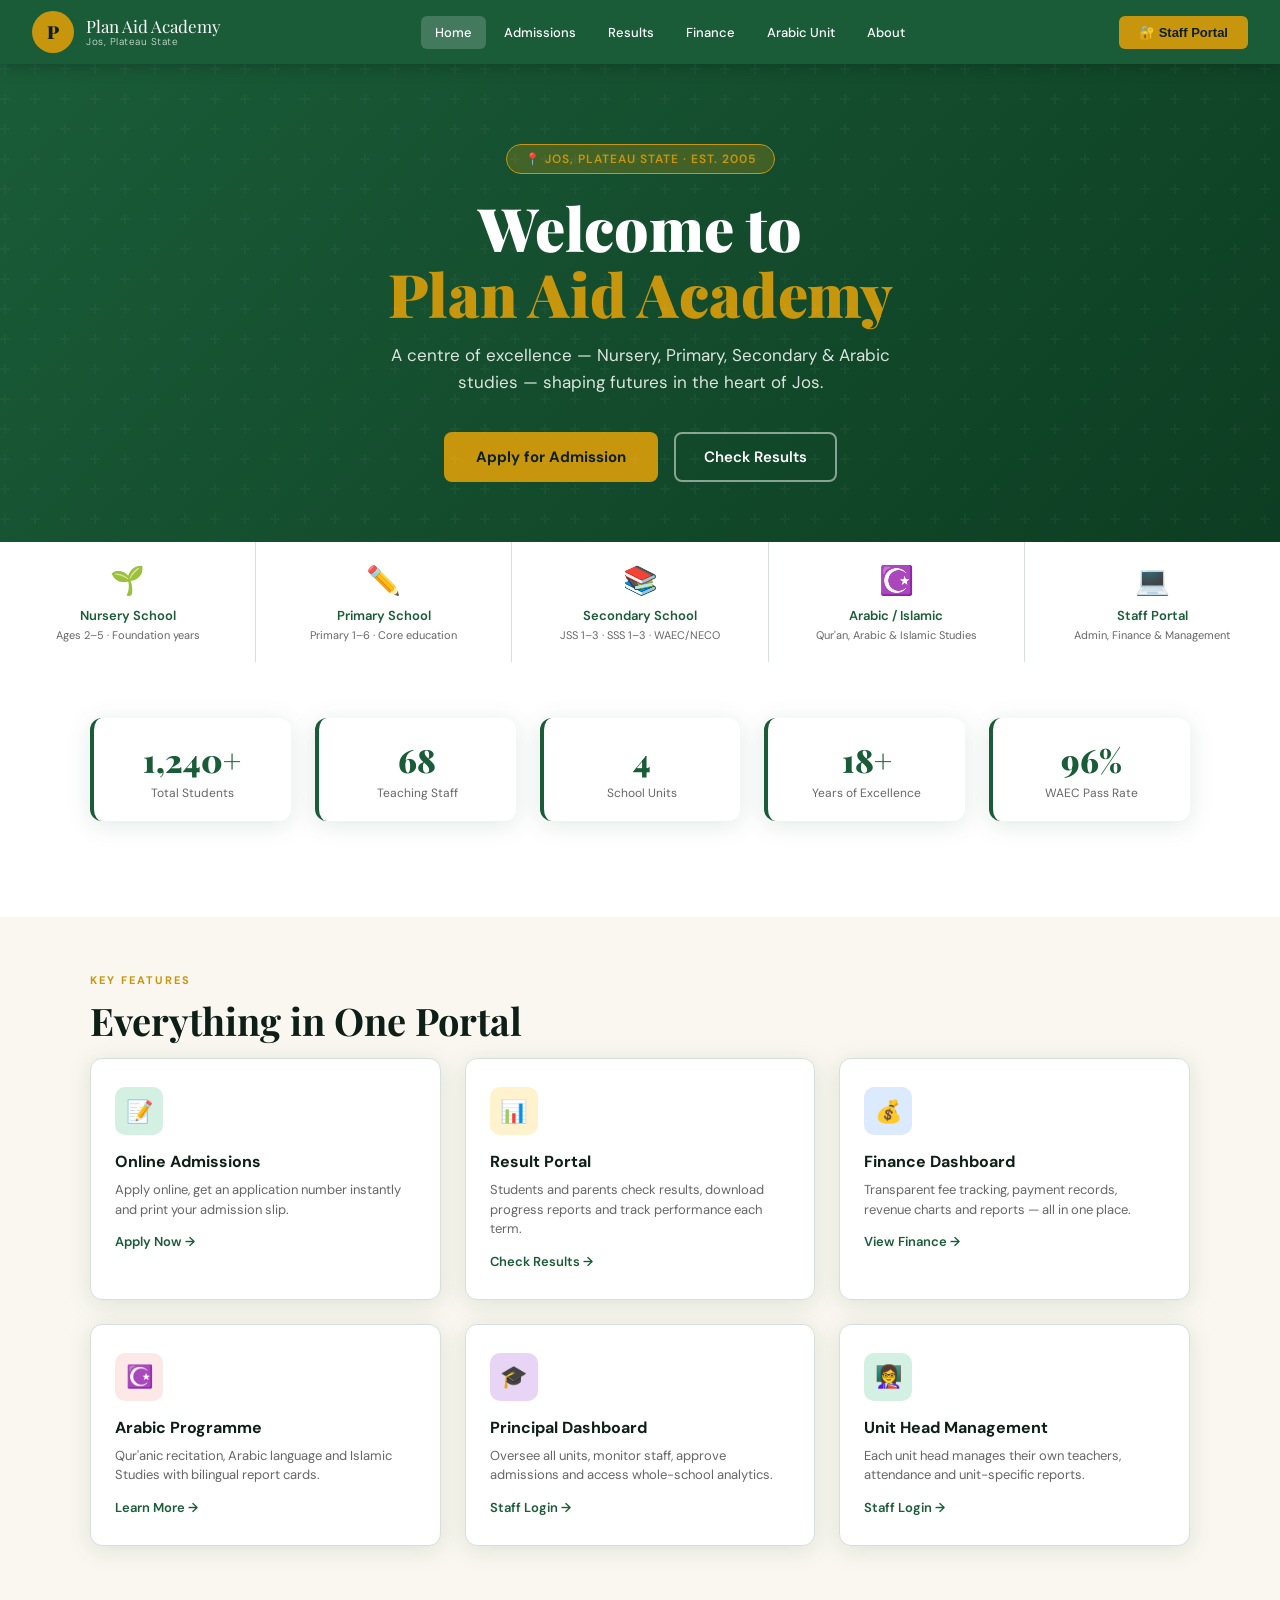
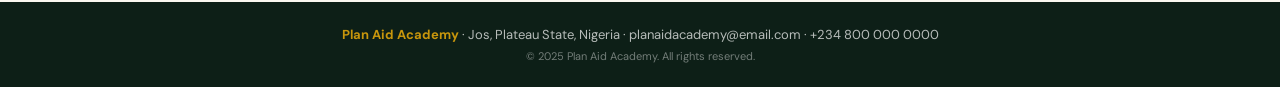
==== plan-aid-academy (1).html @ c0931acd "Plan Aid Academy - School Management Portal with admission flow, dashboard, login system, and localS" ====
<!DOCTYPE html>
<html lang="en">
<head>
<meta charset="UTF-8"/>
<meta name="viewport" content="width=device-width, initial-scale=1.0"/>
<title>Plan Aid Academy – Jos | School Management Portal</title>
<link href="https://fonts.googleapis.com/css2?family=Playfair+Display:wght@700;900&family=DM+Sans:wght@300;400;500;600&family=Amiri:wght@400;700&display=swap" rel="stylesheet"/>
<style>
  :root{--green:#1a5c38;--gold:#c8960c;--cream:#faf7f0;--dark:#0d1f17;--white:#fff;--red:#b03232;--blue:#1a3a5c;--light:#e8f5ee;--border:#d4e0d8;--shadow:0 4px 24px rgba(26,92,56,.13)}
  *{box-sizing:border-box;margin:0;padding:0}
  body{font-family:'DM Sans',sans-serif;background:var(--cream);color:var(--dark);min-height:100vh}
  .page{display:none;min-height:100vh;animation:fadeIn .35s ease}
  .page.active{display:block}
  @keyframes fadeIn{from{opacity:0;transform:translateY(8px)}to{opacity:1;transform:translateY(0)}}
  nav{background:var(--green);color:#fff;display:flex;align-items:center;justify-content:space-between;padding:0 32px;height:64px;position:sticky;top:0;z-index:100;box-shadow:0 2px 16px rgba(0,0,0,.25)}
  .nav-brand{display:flex;align-items:center;gap:12px;cursor:pointer}
  .nav-logo{width:42px;height:42px;border-radius:50%;background:var(--gold);display:flex;align-items:center;justify-content:center;font-family:'Playfair Display',serif;font-weight:900;font-size:18px;color:var(--dark)}
  .nav-title{font-family:'Playfair Display',serif;font-size:17px;line-height:1.2}
  .nav-title small{display:block;font-family:'DM Sans',sans-serif;font-size:10px;font-weight:300;opacity:.8;letter-spacing:.5px}
  .nav-links{display:flex;gap:4px}
  .nav-links button{background:none;border:none;color:#fff;padding:8px 14px;border-radius:6px;cursor:pointer;font-family:'DM Sans',sans-serif;font-size:13px;font-weight:500;transition:background .2s}
  .nav-links button:hover,.nav-links button.active{background:rgba(255,255,255,.18)}
  .nav-right{display:flex;align-items:center;gap:12px}
  .btn-login{background:var(--gold);color:var(--dark);border:none;padding:9px 20px;border-radius:6px;font-weight:600;font-size:13px;cursor:pointer;transition:opacity .2s}
  .btn-login:hover{opacity:.85}
  .hero{background:linear-gradient(135deg,var(--green) 0%,#0d3d22 100%);color:#fff;padding:80px 32px 60px;text-align:center;position:relative;overflow:hidden}
  .hero::before{content:'';position:absolute;inset:0;background:url("data:image/svg+xml,%3Csvg width='60' height='60' viewBox='0 0 60 60' xmlns='http://www.w3.org/2000/svg'%3E%3Cg fill='none'%3E%3Cg fill='%23ffffff' fill-opacity='0.03'%3E%3Cpath d='M36 34v-4h-2v4h-4v2h4v4h2v-4h4v-2h-4zm0-30V0h-2v4h-4v2h4v4h2V6h4V4h-4zM6 34v-4H4v4H0v2h4v4h2v-4h4v-2H6zM6 4V0H4v4H0v2h4v4h2V6h4V4H6z'/%3E%3C/g%3E%3C/g%3E%3C/svg%3E")}
  .hero-badge{display:inline-block;background:rgba(200,150,12,.25);border:1px solid var(--gold);color:var(--gold);padding:6px 18px;border-radius:20px;font-size:12px;font-weight:600;letter-spacing:1px;text-transform:uppercase;margin-bottom:20px}
  .hero h1{font-family:'Playfair Display',serif;font-size:clamp(32px,5vw,60px);font-weight:900;line-height:1.1;margin-bottom:16px}
  .hero h1 span{color:var(--gold)}
  .hero p{font-size:17px;opacity:.85;max-width:560px;margin:0 auto 36px;line-height:1.6}
  .hero-btns{display:flex;gap:16px;justify-content:center;flex-wrap:wrap}
  .btn-primary{background:var(--gold);color:var(--dark);border:none;padding:14px 32px;border-radius:8px;font-weight:700;font-size:15px;cursor:pointer;transition:all .2s;font-family:'DM Sans',sans-serif}
  .btn-primary:hover{background:#e0a80e;transform:translateY(-2px)}
  .btn-outline{background:transparent;color:#fff;border:2px solid rgba(255,255,255,.5);padding:13px 28px;border-radius:8px;font-weight:600;font-size:15px;cursor:pointer;transition:all .2s;font-family:'DM Sans',sans-serif}
  .btn-outline:hover{border-color:#fff;background:rgba(255,255,255,.1)}
  .units-strip{display:flex;gap:0;overflow-x:auto}
  .unit-card{flex:1;min-width:160px;padding:20px 16px;text-align:center;border-right:1px solid var(--border);cursor:pointer;transition:background .2s;background:#fff}
  .unit-card:last-child{border-right:none}
  .unit-card:hover{background:var(--light)}
  .unit-icon{font-size:28px;margin-bottom:8px}
  .unit-card h4{font-size:13px;font-weight:600;color:var(--green)}
  .unit-card p{font-size:11px;color:#666;margin-top:4px}
  .section{padding:56px 32px}
  .section-alt{background:#fff}
  .container{max-width:1100px;margin:0 auto}
  .section-label{font-size:11px;font-weight:700;letter-spacing:2px;text-transform:uppercase;color:var(--gold);margin-bottom:8px}
  .section-title{font-family:'Playfair Display',serif;font-size:clamp(24px,3.5vw,38px);font-weight:700;color:var(--dark);margin-bottom:12px}
  .section-sub{font-size:15px;color:#555;max-width:560px;line-height:1.6;margin-bottom:36px}
  .cards-grid{display:grid;grid-template-columns:repeat(auto-fill,minmax(260px,1fr));gap:24px}
  .card{background:#fff;border-radius:12px;padding:28px 24px;box-shadow:var(--shadow);border:1px solid var(--border);transition:transform .2s,box-shadow .2s}
  .card:hover{transform:translateY(-4px);box-shadow:0 8px 32px rgba(26,92,56,.18)}
  .card-icon{width:48px;height:48px;border-radius:10px;display:flex;align-items:center;justify-content:center;font-size:22px;margin-bottom:16px}
  .card h3{font-size:16px;font-weight:700;color:var(--dark);margin-bottom:8px}
  .card p{font-size:13px;color:#666;line-height:1.5}
  .card-link{display:inline-block;margin-top:14px;font-size:13px;font-weight:600;color:var(--green);cursor:pointer}
  .card-link:hover{color:var(--gold)}
  .stats-row{display:flex;gap:24px;flex-wrap:wrap;margin-bottom:40px}
  .stat{flex:1;min-width:140px;background:#fff;border-radius:12px;padding:20px;box-shadow:var(--shadow);border-left:4px solid var(--green);text-align:center}
  .stat .val{font-family:'Playfair Display',serif;font-size:32px;font-weight:900;color:var(--green)}
  .stat .lbl{font-size:12px;color:#666;margin-top:4px}
  .form-page{max-width:700px;margin:0 auto;background:#fff;border-radius:16px;padding:40px;box-shadow:var(--shadow)}
  .form-page h2{font-family:'Playfair Display',serif;font-size:26px;margin-bottom:6px;color:var(--dark)}
  .form-page .sub{font-size:14px;color:#666;margin-bottom:28px}
  .form-row{display:grid;grid-template-columns:1fr 1fr;gap:16px;margin-bottom:0}
  .form-group{margin-bottom:16px}
  .form-group label{display:block;font-size:13px;font-weight:600;color:var(--dark);margin-bottom:6px}
  .form-group input,.form-group select,.form-group textarea{width:100%;padding:11px 14px;border:1.5px solid var(--border);border-radius:8px;font-family:'DM Sans',sans-serif;font-size:14px;color:var(--dark);transition:border-color .2s;background:var(--cream)}
  .form-group input:focus,.form-group select:focus,.form-group textarea:focus{outline:none;border-color:var(--green)}
  .form-group textarea{resize:vertical;min-height:90px}
  .btn-submit{width:100%;padding:14px;background:var(--green);color:#fff;border:none;border-radius:8px;font-size:15px;font-weight:700;cursor:pointer;font-family:'DM Sans',sans-serif;transition:background .2s;margin-top:8px}
  .btn-submit:hover{background:#14472b}
  .dash-layout{display:grid;grid-template-columns:220px 1fr;min-height:calc(100vh - 64px)}
  .dash-sidebar{background:var(--dark);color:#fff;padding:24px 0}
  .dash-sidebar .user-info{padding:0 20px 20px;border-bottom:1px solid rgba(255,255,255,.1);margin-bottom:12px}
  .dash-sidebar .user-info .avatar{width:44px;height:44px;border-radius:50%;background:var(--green);display:flex;align-items:center;justify-content:center;font-weight:700;font-size:18px;margin-bottom:10px}
  .dash-sidebar .user-info h4{font-size:14px;font-weight:600}
  .dash-sidebar .user-info span{font-size:12px;color:rgba(255,255,255,.55)}
  .dash-nav a{display:flex;align-items:center;gap:12px;padding:11px 20px;font-size:13px;color:rgba(255,255,255,.7);cursor:pointer;transition:all .2s;border-left:3px solid transparent}
  .dash-nav a:hover,.dash-nav a.active{color:#fff;background:rgba(255,255,255,.07);border-left-color:var(--gold)}
  .dash-nav a .ico{font-size:16px;width:20px;text-align:center}
  .dash-content{padding:32px;background:var(--cream);overflow-y:auto}
  .dash-header{display:flex;align-items:center;justify-content:space-between;margin-bottom:28px}
  .dash-header h2{font-family:'Playfair Display',serif;font-size:24px;color:var(--dark)}
  .dash-cards{display:grid;grid-template-columns:repeat(auto-fill,minmax(200px,1fr));gap:20px;margin-bottom:28px}
  .dash-card{background:#fff;border-radius:12px;padding:20px;box-shadow:var(--shadow);border-bottom:3px solid var(--green)}
  .dash-card .dc-val{font-family:'Playfair Display',serif;font-size:30px;font-weight:900;color:var(--green)}
  .dash-card .dc-lbl{font-size:12px;color:#888;margin-top:4px}
  .dash-card .dc-sub{font-size:12px;color:var(--gold);margin-top:2px;font-weight:600}
  .table-wrap{background:#fff;border-radius:12px;box-shadow:var(--shadow);overflow:hidden;margin-bottom:24px}
  .table-head{padding:16px 20px;display:flex;align-items:center;justify-content:space-between;border-bottom:1px solid var(--border)}
  .table-head h3{font-size:15px;font-weight:700;color:var(--dark)}
  table{width:100%;border-collapse:collapse}
  thead{background:var(--light)}
  th{padding:12px 16px;text-align:left;font-size:12px;font-weight:700;color:var(--green);text-transform:uppercase;letter-spacing:.5px}
  td{padding:12px 16px;font-size:13px;border-bottom:1px solid var(--border);color:var(--dark)}
  tr:last-child td{border-bottom:none}
  tr:hover td{background:#f7fcf9}
  .badge{display:inline-block;padding:3px 10px;border-radius:20px;font-size:11px;font-weight:700;text-transform:uppercase}
  .badge-green{background:#d4f0e2;color:#1a5c38}
  .badge-gold{background:#fef3cd;color:#856404}
  .badge-red{background:#fde8e8;color:#b03232}
  .badge-blue{background:#dbeafe;color:#1e40af}
  .modal-overlay{display:none;position:fixed;inset:0;background:rgba(0,0,0,.55);z-index:200;align-items:center;justify-content:center}
  .modal-overlay.open{display:flex}
  .modal{background:#fff;border-radius:16px;padding:40px;width:90%;max-width:420px;position:relative;box-shadow:0 20px 60px rgba(0,0,0,.3)}
  .modal-close{position:absolute;top:14px;right:14px;background:none;border:none;font-size:22px;cursor:pointer;color:#888}
  .modal h2{font-family:'Playfair Display',serif;font-size:24px;margin-bottom:6px}
  .modal .sub{font-size:13px;color:#666;margin-bottom:24px}
  .role-tabs{display:flex;gap:8px;flex-wrap:wrap;margin-bottom:20px}
  .role-tab{padding:7px 14px;border:1.5px solid var(--border);border-radius:6px;font-size:12px;font-weight:600;cursor:pointer;transition:all .2s;background:none;font-family:'DM Sans',sans-serif}
  .role-tab.active{background:var(--green);color:#fff;border-color:var(--green)}
  .slip{background:#fff;border:2px solid var(--green);border-radius:12px;padding:32px;max-width:640px;margin:0 auto}
  .slip-header{display:flex;align-items:center;gap:16px;border-bottom:2px solid var(--green);padding-bottom:16px;margin-bottom:20px}
  .slip-logo{width:60px;height:60px;border-radius:50%;background:var(--green);display:flex;align-items:center;justify-content:center;color:#fff;font-family:'Playfair Display',serif;font-weight:900;font-size:22px;flex-shrink:0}
  .slip-school{flex:1}
  .slip-school h2{font-family:'Playfair Display',serif;font-size:20px;color:var(--green)}
  .slip-school p{font-size:12px;color:#666}
  .slip-no{background:var(--green);color:#fff;padding:8px 16px;border-radius:8px;font-size:13px;font-weight:700;white-space:nowrap}
  .slip-row{display:grid;grid-template-columns:1fr 1fr;gap:12px;margin-bottom:12px}
  .slip-field{border:1px solid var(--border);border-radius:6px;padding:10px 14px}
  .slip-field .lbl{font-size:10px;font-weight:700;text-transform:uppercase;color:#888;margin-bottom:2px}
  .slip-field .val{font-size:14px;font-weight:600;color:var(--dark)}
  .slip-footer{border-top:1px solid var(--border);padding-top:16px;margin-top:16px;display:flex;justify-content:space-between;align-items:center;font-size:12px;color:#666;flex-wrap:wrap;gap:10px}
  .btn-print{background:var(--green);color:#fff;border:none;padding:10px 24px;border-radius:8px;font-weight:700;cursor:pointer;font-family:'DM Sans',sans-serif}
  .arabic-text{font-family:'Amiri',serif;direction:rtl;font-size:16px;line-height:1.8;color:var(--dark)}
  .finance-row{display:grid;grid-template-columns:2fr 1fr;gap:24px}
  .chart-box{background:#fff;border-radius:12px;padding:24px;box-shadow:var(--shadow)}
  .chart-box h3{font-size:14px;font-weight:700;margin-bottom:20px;color:var(--dark)}
  .bar-chart{display:flex;align-items:flex-end;gap:8px;height:130px;padding-bottom:24px;position:relative}
  .bar{flex:1;background:var(--green);border-radius:4px 4px 0 0;position:relative;min-width:24px;transition:opacity .2s}
  .bar:hover{opacity:.75}
  .bar .bar-lbl{position:absolute;bottom:-20px;left:50%;transform:translateX(-50%);font-size:10px;color:#888;white-space:nowrap}
  .bar .bar-val{position:absolute;top:-18px;left:50%;transform:translateX(-50%);font-size:9px;font-weight:700;color:var(--green);white-space:nowrap}
  .pie-wrap{display:flex;flex-direction:column;gap:12px}
  .pie-item{display:flex;align-items:center;gap:10px}
  .pie-dot{width:12px;height:12px;border-radius:50%;flex-shrink:0}
  .pie-item span{font-size:13px;color:var(--dark);flex:1}
  .pie-item b{font-size:13px;font-weight:700}
  .alert{padding:14px 18px;border-radius:8px;font-size:13px;margin-bottom:16px;display:flex;align-items:center;gap:10px}
  .alert-success{background:#d4f0e2;color:#1a5c38;border-left:4px solid var(--green)}
  .alert-info{background:#dbeafe;color:#1e40af;border-left:4px solid var(--blue)}
  footer{background:var(--dark);color:rgba(255,255,255,.7);text-align:center;padding:24px 32px;font-size:13px}
  footer strong{color:var(--gold)}
  .hidden{display:none}
  .divider{border:none;border-top:1px solid var(--border);margin:24px 0}
  @media(max-width:768px){nav{padding:0 16px}.nav-links{display:none}.dash-layout{grid-template-columns:1fr}.dash-sidebar{display:none}.form-row{grid-template-columns:1fr}.finance-row{grid-template-columns:1fr}.hero{padding:50px 20px 40px}.section{padding:40px 20px}.slip-row{grid-template-columns:1fr}}
</style>
</head>
<body>

<nav>
  <div class="nav-brand" onclick="showPage('home')">
    <div class="nav-logo">P</div>
    <div class="nav-title">Plan Aid Academy<small>Jos, Plateau State</small></div>
  </div>
  <div class="nav-links">
    <button onclick="showPage('home')" id="nav-home" class="active">Home</button>
    <button onclick="showPage('admission')" id="nav-admission">Admissions</button>
    <button onclick="showPage('results')" id="nav-results">Results</button>
    <button onclick="showPage('finance')" id="nav-finance">Finance</button>
    <button onclick="showPage('arabic')" id="nav-arabic">Arabic Unit</button>
    <button onclick="showPage('about')" id="nav-about">About</button>
  </div>
  <div class="nav-right">
    <button class="btn-login" onclick="openModal()">🔐 Staff Portal</button>
  </div>
</nav>

<!-- LOGIN MODAL -->
<div class="modal-overlay" id="loginModal">
  <div class="modal">
    <button class="modal-close" onclick="closeModal()">✕</button>
    <h2>Staff Login</h2>
    <p class="sub">Select your role to access your portal</p>
    <div class="role-tabs">
      <button class="role-tab active" onclick="setRole(this,'principal')">🎓 Principal</button>
      <button class="role-tab" onclick="setRole(this,'finance')">💰 Finance</button>
      <button class="role-tab" onclick="setRole(this,'secondary')">📚 Secondary</button>
      <button class="role-tab" onclick="setRole(this,'primary')">✏️ Primary</button>
      <button class="role-tab" onclick="setRole(this,'nursery')">🌱 Nursery</button>
      <button class="role-tab" onclick="setRole(this,'arabic')">☪️ Arabic</button>
      <button class="role-tab" onclick="setRole(this,'teacher')">👩‍🏫 Teacher</button>
    </div>
    <div class="form-group"><label>Staff ID / Email</label><input type="text" placeholder="e.g. PAA-ST-001"/></div>
    <div class="form-group"><label>Password</label><input type="password" placeholder="Enter password"/></div>
    <button class="btn-submit" onclick="doLogin()">Sign In →</button>
  </div>
</div>

<!-- HOME -->
<div class="page active" id="page-home">
  <div class="hero">
    <div class="hero-badge">📍 Jos, Plateau State · Est. 2005</div>
    <h1>Welcome to<br/><span>Plan Aid Academy</span></h1>
    <p>A centre of excellence — Nursery, Primary, Secondary &amp; Arabic studies — shaping futures in the heart of Jos.</p>
    <div class="hero-btns">
      <button class="btn-primary" onclick="showPage('admission')">Apply for Admission</button>
      <button class="btn-outline" onclick="showPage('results')">Check Results</button>
    </div>
  </div>
  <div class="units-strip">
    <div class="unit-card" onclick="showPage('admission')"><div class="unit-icon">🌱</div><h4>Nursery School</h4><p>Ages 2–5 · Foundation years</p></div>
    <div class="unit-card" onclick="showPage('admission')"><div class="unit-icon">✏️</div><h4>Primary School</h4><p>Primary 1–6 · Core education</p></div>
    <div class="unit-card" onclick="showPage('admission')"><div class="unit-icon">📚</div><h4>Secondary School</h4><p>JSS 1–3 · SSS 1–3 · WAEC/NECO</p></div>
    <div class="unit-card" onclick="showPage('arabic')"><div class="unit-icon">☪️</div><h4>Arabic / Islamic</h4><p>Qur'an, Arabic &amp; Islamic Studies</p></div>
    <div class="unit-card" onclick="openModal()"><div class="unit-icon">💻</div><h4>Staff Portal</h4><p>Admin, Finance &amp; Management</p></div>
  </div>
  <div class="section section-alt">
    <div class="container">
      <div class="stats-row">
        <div class="stat"><div class="val">1,240+</div><div class="lbl">Total Students</div></div>
        <div class="stat"><div class="val">68</div><div class="lbl">Teaching Staff</div></div>
        <div class="stat"><div class="val">4</div><div class="lbl">School Units</div></div>
        <div class="stat"><div class="val">18+</div><div class="lbl">Years of Excellence</div></div>
        <div class="stat"><div class="val">96%</div><div class="lbl">WAEC Pass Rate</div></div>
      </div>
    </div>
  </div>
  <div class="section">
    <div class="container">
      <div class="section-label">Key Features</div>
      <div class="section-title">Everything in One Portal</div>
      <div class="cards-grid">
        <div class="card"><div class="card-icon" style="background:#d4f0e2">📝</div><h3>Online Admissions</h3><p>Apply online, get an application number instantly and print your admission slip.</p><span class="card-link" onclick="showPage('admission')">Apply Now →</span></div>
        <div class="card"><div class="card-icon" style="background:#fef3cd">📊</div><h3>Result Portal</h3><p>Students and parents check results, download progress reports and track performance each term.</p><span class="card-link" onclick="showPage('results')">Check Results →</span></div>
        <div class="card"><div class="card-icon" style="background:#dbeafe">💰</div><h3>Finance Dashboard</h3><p>Transparent fee tracking, payment records, revenue charts and reports — all in one place.</p><span class="card-link" onclick="showPage('finance')">View Finance →</span></div>
        <div class="card"><div class="card-icon" style="background:#fde8e8">☪️</div><h3>Arabic Programme</h3><p>Qur'anic recitation, Arabic language and Islamic Studies with bilingual report cards.</p><span class="card-link" onclick="showPage('arabic')">Learn More →</span></div>
        <div class="card"><div class="card-icon" style="background:#e8d5f5">🎓</div><h3>Principal Dashboard</h3><p>Oversee all units, monitor staff, approve admissions and access whole-school analytics.</p><span class="card-link" onclick="openModal()">Staff Login →</span></div>
        <div class="card"><div class="card-icon" style="background:#d4f0e2">👩‍🏫</div><h3>Unit Head Management</h3><p>Each unit head manages their own teachers, attendance and unit-specific reports.</p><span class="card-link" onclick="openModal()">Staff Login →</span></div>
      </div>
    </div>
  </div>
  <footer><strong>Plan Aid Academy</strong> · Jos, Plateau State, Nigeria · planaidacademy@email.com · +234 800 000 0000<br/><small style="opacity:.6;font-size:11px;margin-top:6px;display:block">© 2025 Plan Aid Academy. All rights reserved.</small></footer>
</div>

<!-- ADMISSION -->
<div class="page" id="page-admission">
  <div class="section">
    <div class="container">
      <div class="section-label">Enrolment</div>
      <div class="section-title">Admission Application</div>
      <p class="section-sub">Complete the form to apply for a place at Plan Aid Academy. You will receive an application number instantly and can print your admission slip.</p>
      <div id="admissionForm">
        <div class="form-page">
          <h2>Student Admission Form</h2>
          <p class="sub">Plan Aid Academy, Jos · 2025/2026 Academic Session</p>
          <div class="form-group"><label>School Unit Applying For</label>
            <select id="admUnit"><option value="">— Select Unit —</option><option>Nursery School (Creche / Pre-Nursery / Nursery 1-2)</option><option>Primary School (Primary 1 – 6)</option><option>Junior Secondary School (JSS 1 – 3)</option><option>Senior Secondary School (SSS 1 – 3)</option><option>Arabic / Islamic Studies Unit</option></select>
          </div>
          <div class="form-row">
            <div class="form-group"><label>Surname</label><input id="admSurname" type="text" placeholder="Student's surname"/></div>
            <div class="form-group"><label>First Name</label><input id="admFirst" type="text" placeholder="First name"/></div>
          </div>
          <div class="form-row">
            <div class="form-group"><label>Date of Birth</label><input id="admDob" type="date"/></div>
            <div class="form-group"><label>Gender</label><select id="admGender"><option>Male</option><option>Female</option></select></div>
          </div>
          <div class="form-row">
            <div class="form-group"><label>State of Origin</label><input id="admState" type="text" placeholder="e.g. Plateau"/></div>
            <div class="form-group"><label>Religion</label><select id="admReligion"><option>Christianity</option><option>Islam</option><option>Other</option></select></div>
          </div>
          <div class="divider"></div>
          <div class="form-row">
            <div class="form-group"><label>Parent / Guardian Name</label><input id="admParent" type="text" placeholder="Full name"/></div>
            <div class="form-group"><label>Phone Number</label><input id="admPhone" type="tel" placeholder="+234 800 000 0000"/></div>
          </div>
          <div class="form-group"><label>Home Address</label><textarea id="admAddress" placeholder="Street, Area, Jos"></textarea></div>
          <div class="form-row">
            <div class="form-group"><label>Previous School (if any)</label><input id="admPrev" type="text" placeholder="Previous school name"/></div>
            <div class="form-group"><label>Class Last Attended</label><input id="admClass" type="text" placeholder="e.g. Primary 3"/></div>
          </div>
          <button class="btn-submit" onclick="submitAdmission()">Submit Application &amp; Get Admission Number</button>
        </div>
      </div>
      <div id="admissionSlip" class="hidden" style="margin-top:32px">
        <div class="alert alert-success">✅ Application submitted! Print or save your admission slip below.</div>
        <div class="slip">
          <div class="slip-header">
            <div class="slip-logo">P</div>
            <div class="slip-school"><h2>Plan Aid Academy</h2><p>Jos, Plateau State</p><p style="font-size:11px;color:#888">2025/2026 Academic Session – Admission Slip</p></div>
            <div class="slip-no" id="slipNo">PAA-2025-0001</div>
          </div>
          <div class="slip-row">
            <div class="slip-field"><div class="lbl">Full Name</div><div class="val" id="slipName">—</div></div>
            <div class="slip-field"><div class="lbl">Unit Applied</div><div class="val" id="slipUnit">—</div></div>
          </div>
          <div class="slip-row">
            <div class="slip-field"><div class="lbl">Date of Birth</div><div class="val" id="slipDob">—</div></div>
            <div class="slip-field"><div class="lbl">Gender</div><div class="val" id="slipGender">—</div></div>
          </div>
          <div class="slip-row">
            <div class="slip-field"><div class="lbl">Parent / Guardian</div><div class="val" id="slipParent">—</div></div>
            <div class="slip-field"><div class="lbl">Phone</div><div class="val" id="slipPhone">—</div></div>
          </div>
          <div class="slip-footer">
            <div>Application Date: <b id="slipDate"></b></div>
            <div>Status: <span class="badge badge-gold">Pending Review</span></div>
            <button class="btn-print" onclick="window.print()">🖨️ Print Slip</button>
          </div>
        </div>
        <div style="text-align:center;margin-top:20px">
          <button onclick="newApplication()" style="background:none;border:2px solid var(--green);color:var(--green);padding:11px 24px;border-radius:8px;font-weight:600;cursor:pointer;font-family:'DM Sans',sans-serif">Submit Another Application</button>
        </div>
      </div>
    </div>
  </div>
</div>

<!-- RESULTS -->
<div class="page" id="page-results">
  <div class="section">
    <div class="container">
      <div class="section-label">Academic Records</div>
      <div class="section-title">Student Result Portal</div>
      <p class="section-sub">Enter your student ID and select the term to view and print your academic progress report.</p>
      <div class="form-page" style="margin-bottom:28px">
        <h2>Check Results</h2>
        <p class="sub">Enter your admission number to view your report card</p>
        <div class="form-row">
          <div class="form-group"><label>Student ID / Admission Number</label><input id="resId" type="text" placeholder="e.g. PAA-2023-0047"/></div>
          <div class="form-group"><label>Academic Session</label><select><option>2024/2025</option><option>2023/2024</option></select></div>
        </div>
        <div class="form-row">
          <div class="form-group"><label>Term</label><select><option>1st Term</option><option>2nd Term</option><option>3rd Term</option></select></div>
          <div class="form-group"><label>School Unit</label><select><option>Secondary School</option><option>Primary School</option><option>Nursery School</option><option>Arabic Unit</option></select></div>
        </div>
        <button class="btn-submit" onclick="checkResults()">View Result Card</button>
      </div>
      <div id="resultCard" class="hidden">
        <div class="alert alert-info">📄 Showing result for <b>Aisha Mohammed</b> · JSS 2A · 1st Term 2024/2025</div>
        <div class="slip" style="max-width:740px">
          <div class="slip-header">
            <div class="slip-logo">P</div>
            <div class="slip-school"><h2>Plan Aid Academy</h2><p>Student Academic Report Card · 1st Term 2024/2025</p></div>
            <div class="slip-no">JSS 2A</div>
          </div>
          <div class="slip-row" style="grid-template-columns:1fr 1fr 1fr">
            <div class="slip-field"><div class="lbl">Student Name</div><div class="val">Aisha Mohammed</div></div>
            <div class="slip-field"><div class="lbl">Admission No.</div><div class="val">PAA-2023-0047</div></div>
            <div class="slip-field"><div class="lbl">Class</div><div class="val">JSS 2A</div></div>
          </div>
          <div class="table-wrap" style="margin:16px 0">
            <table>
              <thead><tr><th>Subject</th><th>CA (40)</th><th>Exam (60)</th><th>Total</th><th>Grade</th><th>Remark</th></tr></thead>
              <tbody>
                <tr><td>Mathematics</td><td>34</td><td>52</td><td>86</td><td><span class="badge badge-green">A</span></td><td>Excellent</td></tr>
                <tr><td>English Language</td><td>30</td><td>48</td><td>78</td><td><span class="badge badge-green">B</span></td><td>Good</td></tr>
                <tr><td>Basic Science</td><td>32</td><td>50</td><td>82</td><td><span class="badge badge-green">A</span></td><td>Very Good</td></tr>
                <tr><td>Social Studies</td><td>28</td><td>44</td><td>72</td><td><span class="badge badge-gold">C</span></td><td>Average</td></tr>
                <tr><td>Agric Science</td><td>35</td><td>55</td><td>90</td><td><span class="badge badge-green">A</span></td><td>Excellent</td></tr>
                <tr><td>Civic Education</td><td>29</td><td>46</td><td>75</td><td><span class="badge badge-gold">C</span></td><td>Average</td></tr>
                <tr><td>Arabic Language</td><td>38</td><td>57</td><td>95</td><td><span class="badge badge-green">A</span></td><td>Excellent</td></tr>
              </tbody>
            </table>
          </div>
          <div class="slip-row">
            <div class="slip-field"><div class="lbl">Total Score</div><div class="val" style="color:var(--green)">578 / 700</div></div>
            <div class="slip-field"><div class="lbl">Average</div><div class="val" style="color:var(--green)">82.6%</div></div>
            <div class="slip-field"><div class="lbl">Position</div><div class="val">3rd / 42</div></div>
            <div class="slip-field"><div class="lbl">Next Term</div><div class="val">Jan 13, 2025</div></div>
          </div>
          <div style="padding:14px;background:var(--light);border-radius:8px;font-size:13px;margin-top:12px"><b>Class Teacher's Remark:</b> Aisha is a diligent student who has shown remarkable improvement in Mathematics. We encourage her to put in more effort in Social Studies. Keep it up!</div>
          <div class="slip-footer">
            <div>Principal: <b>Mr. Samuel Dung</b></div>
            <div>Class Teacher: <b>Mrs. Fatima Sani</b></div>
            <button class="btn-print" onclick="window.print()">🖨️ Print Report</button>
          </div>
        </div>
      </div>
    </div>
  </div>
</div>

<!-- FINANCE PUBLIC -->
<div class="page" id="page-finance">
  <div class="section">
    <div class="container">
      <div class="section-label">Finance Office</div>
      <div class="section-title">Finance Dashboard</div>
      <p class="section-sub">School fee payments, revenue overview and financial reports for the current session.</p>
      <div class="dash-cards">
        <div class="dash-card"><div class="dc-val">₦18.4M</div><div class="dc-lbl">Total Revenue 2024/25</div><div class="dc-sub">↑ 12% from last session</div></div>
        <div class="dash-card"><div class="dc-val">₦14.1M</div><div class="dc-lbl">Fees Collected</div><div class="dc-sub">76.6% collection rate</div></div>
        <div class="dash-card"><div class="dc-val">₦4.3M</div><div class="dc-lbl">Outstanding Fees</div><div class="dc-sub">284 students pending</div></div>
        <div class="dash-card"><div class="dc-val">1,240</div><div class="dc-lbl">Total Enrolled</div><div class="dc-sub">All units combined</div></div>
      </div>
      <div class="finance-row">
        <div class="chart-box">
          <h3>Monthly Fee Collection (₦)</h3>
          <div class="bar-chart">
            <div class="bar" style="height:60%"><span class="bar-val">1.2M</span><span class="bar-lbl">Sep</span></div>
            <div class="bar" style="height:85%"><span class="bar-val">1.7M</span><span class="bar-lbl">Oct</span></div>
            <div class="bar" style="height:70%"><span class="bar-val">1.4M</span><span class="bar-lbl">Nov</span></div>
            <div class="bar" style="height:45%"><span class="bar-val">0.9M</span><span class="bar-lbl">Dec</span></div>
            <div class="bar" style="height:90%"><span class="bar-val">1.8M</span><span class="bar-lbl">Jan</span></div>
            <div class="bar" style="height:75%"><span class="bar-val">1.5M</span><span class="bar-lbl">Feb</span></div>
            <div class="bar" style="height:65%"><span class="bar-val">1.3M</span><span class="bar-lbl">Mar</span></div>
            <div class="bar" style="height:55%"><span class="bar-val">1.1M</span><span class="bar-lbl">Apr</span></div>
            <div class="bar" style="height:80%"><span class="bar-val">1.6M</span><span class="bar-lbl">May</span></div>
            <div class="bar" style="height:40%"><span class="bar-val">0.8M</span><span class="bar-lbl">Jun</span></div>
          </div>
        </div>
        <div class="chart-box">
          <h3>Revenue by Unit</h3>
          <div class="pie-wrap">
            <div class="pie-item"><div class="pie-dot" style="background:#1a5c38"></div><span>Secondary School</span><b>₦8.2M</b></div>
            <div class="pie-item"><div class="pie-dot" style="background:#c8960c"></div><span>Primary School</span><b>₦5.4M</b></div>
            <div class="pie-item"><div class="pie-dot" style="background:#1a3a5c"></div><span>Nursery School</span><b>₦2.9M</b></div>
            <div class="pie-item"><div class="pie-dot" style="background:#b03232"></div><span>Arabic Unit</span><b>₦1.9M</b></div>
            <div style="border-top:1px solid var(--border);padding-top:12px;margin-top:4px">
              <div class="pie-item"><div class="pie-dot" style="background:#888"></div><span>Outstanding</span><b style="color:var(--red)">₦4.3M</b></div>
            </div>
          </div>
        </div>
      </div>
      <div class="table-wrap" style="margin-top:24px">
        <div class="table-head"><h3>Recent Payments</h3><span class="badge badge-green">1st Term 2024/2025</span></div>
        <table>
          <thead><tr><th>Receipt No.</th><th>Student Name</th><th>Class</th><th>Amount (₦)</th><th>Date</th><th>Status</th></tr></thead>
          <tbody>
            <tr><td>RCP-0241</td><td>Ibrahim Hassan</td><td>SSS 2</td><td>65,000</td><td>05 Sep 2024</td><td><span class="badge badge-green">Paid</span></td></tr>
            <tr><td>RCP-0242</td><td>Blessing Musa</td><td>JSS 1A</td><td>45,000</td><td>06 Sep 2024</td><td><span class="badge badge-green">Paid</span></td></tr>
            <tr><td>RCP-0243</td><td>Fatima Yusuf</td><td>Primary 5</td><td>38,000</td><td>06 Sep 2024</td><td><span class="badge badge-gold">Part</span></td></tr>
            <tr><td>RCP-0244</td><td>John Dakyen</td><td>Nursery 2</td><td>30,000</td><td>07 Sep 2024</td><td><span class="badge badge-green">Paid</span></td></tr>
            <tr><td>RCP-0245</td><td>Amina Abdullahi</td><td>Arabic Adv.</td><td>25,000</td><td>07 Sep 2024</td><td><span class="badge badge-red">Pending</span></td></tr>
          </tbody>
        </table>
      </div>
    </div>
  </div>
</div>

<!-- ARABIC -->
<div class="page" id="page-arabic">
  <div class="hero" style="padding:50px 32px 40px">
    <div class="hero-badge">☪️ Arabic &amp; Islamic Studies Unit</div>
    <h1>Arabic &amp; <span>Islamic Education</span></h1>
    <p>A dedicated programme integrating Qur'anic studies, Arabic language and Islamic knowledge alongside the national curriculum.</p>
  </div>
  <div class="section section-alt">
    <div class="container">
      <div class="cards-grid">
        <div class="card"><div class="card-icon" style="background:#fef3cd;font-size:28px">📖</div><h3>Qur'anic Studies</h3><p class="arabic-text">تحفيظ القرآن الكريم وتجويده</p><p style="margin-top:8px;font-size:13px;color:#666">Hifz (memorisation), Tajweed (recitation) and Tafseer (interpretation) from beginner to advanced.</p></div>
        <div class="card"><div class="card-icon" style="background:#d4f0e2;font-size:28px">✍️</div><h3>Arabic Language</h3><p class="arabic-text">اللغة العربية – قراءة وكتابة ومحادثة</p><p style="margin-top:8px;font-size:13px;color:#666">Reading, writing, grammar and spoken Arabic across Foundation, Intermediate and Advanced levels.</p></div>
        <div class="card"><div class="card-icon" style="background:#dbeafe;font-size:28px">🕌</div><h3>Islamic Studies</h3><p class="arabic-text">الفقه والعقيدة والسيرة النبوية</p><p style="margin-top:8px;font-size:13px;color:#666">Fiqh, Aqeedah, Seerah (Prophet's biography) and Islamic ethics integrated into the weekly timetable.</p></div>
        <div class="card"><div class="card-icon" style="background:#fde8e8;font-size:28px">📜</div><h3>Bilingual Reports</h3><p class="arabic-text">كشف الدرجات – عربي وإنجليزي</p><p style="margin-top:8px;font-size:13px;color:#666">Arabic Unit students receive bilingual report cards in both English and Arabic, certified by the Unit Head.</p></div>
      </div>
      <div style="margin-top:32px;text-align:center"><button class="btn-primary" onclick="showPage('admission')">Apply to Arabic Unit</button></div>
    </div>
  </div>
</div>

<!-- ABOUT -->
<div class="page" id="page-about">
  <div class="section">
    <div class="container">
      <div class="section-label">Our School</div>
      <div class="section-title">About Plan Aid Academy</div>
      <p style="font-size:15px;color:#555;line-height:1.8;max-width:760px;margin-bottom:36px">Plan Aid Academy, Jos, is a private co-educational school founded to provide quality, affordable and holistic education to children and youth of Jos, Plateau State. We operate four distinct units — Nursery, Primary, Secondary and Arabic/Islamic Studies — under one administration, ensuring continuity of education from early childhood to senior secondary.</p>
      <div class="cards-grid">
        <div class="card"><div class="card-icon" style="background:#d4f0e2">🎯</div><h3>Our Mission</h3><p>To equip every student with academic excellence, sound moral values and the practical skills needed to thrive in a modern, diverse world.</p></div>
        <div class="card"><div class="card-icon" style="background:#fef3cd">👁️</div><h3>Our Vision</h3><p>To be the leading institution of learning in Plateau State, producing well-rounded graduates who serve Nigeria and the global community.</p></div>
        <div class="card"><div class="card-icon" style="background:#dbeafe">📍</div><h3>Location</h3><p>Jos, Plateau State, Nigeria. Easily accessible, in a serene environment conducive to learning and holistic development.</p></div>
        <div class="card"><div class="card-icon" style="background:#fde8e8">📞</div><h3>Contact Us</h3><p>Phone: +234 800 000 0000<br/>Email: planaidacademy@email.com<br/>Office Hours: Mon–Fri, 8am–4pm</p></div>
      </div>
    </div>
  </div>
</div>

<!-- DASHBOARD -->
<div class="page" id="page-dashboard">
  <div class="dash-layout">
    <div class="dash-sidebar">
      <div class="user-info">
        <div class="avatar" id="dashAvatar">P</div>
        <h4 id="dashName">Mr. Samuel Dung</h4>
        <span id="dashRole">Principal</span>
      </div>
      <div class="dash-nav">
        <a class="active" onclick="showDashSection('overview')"><span class="ico">🏠</span> Overview</a>
        <a onclick="showDashSection('students')"><span class="ico">👥</span> Students</a>
        <a onclick="showDashSection('staff')"><span class="ico">👩‍🏫</span> Staff</a>
        <a onclick="showDashSection('admissions')"><span class="ico">📝</span> Admissions</a>
        <a onclick="showDashSection('results')"><span class="ico">📊</span> Results</a>
        <a onclick="showDashSection('finance')"><span class="ico">💰</span> Finance</a>
        <a onclick="showDashSection('timetable')"><span class="ico">📅</span> Timetable</a>
        <a onclick="showDashSection('reports')"><span class="ico">📄</span> Reports</a>
        <a onclick="logOut()"><span class="ico">🚪</span> Log Out</a>
      </div>
    </div>
    <div class="dash-content">
      <div class="dash-header">
        <h2 id="dashSectionTitle">School Overview</h2>
        <span class="badge badge-green" id="dashUnitBadge">All Units</span>
      </div>

      <div id="ds-overview">
        <div class="dash-cards">
          <div class="dash-card"><div class="dc-val">1,240</div><div class="dc-lbl">Total Students</div><div class="dc-sub">All 4 units</div></div>
          <div class="dash-card"><div class="dc-val">68</div><div class="dc-lbl">Teaching Staff</div><div class="dc-sub">Across all units</div></div>
          <div class="dash-card"><div class="dc-val">42</div><div class="dc-lbl">New Admissions</div><div class="dc-sub">2025/2026 session</div></div>
          <div class="dash-card"><div class="dc-val">96%</div><div class="dc-lbl">Attendance Rate</div><div class="dc-sub">This week</div></div>
        </div>
        <div class="table-wrap">
          <div class="table-head"><h3>Unit Overview</h3></div>
          <table>
            <thead><tr><th>Unit</th><th>Head</th><th>Students</th><th>Staff</th><th>Fee Collection</th><th>Status</th></tr></thead>
            <tbody>
              <tr><td>🌱 Nursery School</td><td>Mrs. Grace Longs</td><td>180</td><td>12</td><td>88%</td><td><span class="badge badge-green">Active</span></td></tr>
              <tr><td>✏️ Primary School</td><td>Mr. Elisha Pwol</td><td>420</td><td>22</td><td>81%</td><td><span class="badge badge-green">Active</span></td></tr>
              <tr><td>📚 Secondary School</td><td>Mrs. Amaka Uche</td><td>510</td><td>28</td><td>74%</td><td><span class="badge badge-green">Active</span></td></tr>
              <tr><td>☪️ Arabic Unit</td><td>Mallam Umar Sani</td><td>130</td><td>6</td><td>92%</td><td><span class="badge badge-green">Active</span></td></tr>
            </tbody>
          </table>
        </div>
        <div class="alert alert-info">📢 <b>Reminder:</b> 2nd Term examination timetable should be uploaded by Friday. 3 staff leave requests pending approval.</div>
      </div>

      <div id="ds-students" class="hidden">
        <div class="table-wrap">
          <div class="table-head"><h3>Student Register</h3><button class="btn-primary" style="font-size:12px;padding:7px 14px" onclick="showPage('admission')">+ New Admission</button></div>
          <table>
            <thead><tr><th>Adm. No.</th><th>Name</th><th>Class</th><th>Unit</th><th>Gender</th><th>Fee Status</th></tr></thead>
            <tbody>
              <tr><td>PAA-2023-0047</td><td>Aisha Mohammed</td><td>JSS 2A</td><td>Secondary</td><td>F</td><td><span class="badge badge-green">Paid</span></td></tr>
              <tr><td>PAA-2024-0112</td><td>Ibrahim Hassan</td><td>SSS 2</td><td>Secondary</td><td>M</td><td><span class="badge badge-green">Paid</span></td></tr>
              <tr><td>PAA-2024-0201</td><td>Blessing Musa</td><td>JSS 1A</td><td>Secondary</td><td>F</td><td><span class="badge badge-gold">Part</span></td></tr>
              <tr><td>PAA-2022-0089</td><td>Fatima Yusuf</td><td>Primary 5</td><td>Primary</td><td>F</td><td><span class="badge badge-green">Paid</span></td></tr>
              <tr><td>PAA-2025-0004</td><td>John Dakyen</td><td>Nursery 2</td><td>Nursery</td><td>M</td><td><span class="badge badge-green">Paid</span></td></tr>
              <tr><td>PAA-2024-0315</td><td>Amina Abdullahi</td><td>Arabic Adv.</td><td>Arabic</td><td>F</td><td><span class="badge badge-red">Pending</span></td></tr>
            </tbody>
          </table>
        </div>
      </div>

      <div id="ds-staff" class="hidden">
        <div class="table-wrap">
          <div class="table-head"><h3>Staff Directory</h3><button class="btn-primary" style="font-size:12px;padding:7px 14px">+ Add Staff</button></div>
          <table>
            <thead><tr><th>Staff ID</th><th>Name</th><th>Role</th><th>Unit</th><th>Subject</th><th>Status</th></tr></thead>
            <tbody>
              <tr><td>PAA-ST-001</td><td>Mrs. Amaka Uche</td><td>Head of Secondary</td><td>Secondary</td><td>English Language</td><td><span class="badge badge-green">Active</span></td></tr>
              <tr><td>PAA-ST-002</td><td>Mr. Elisha Pwol</td><td>Head of Primary</td><td>Primary</td><td>Mathematics</td><td><span class="badge badge-green">Active</span></td></tr>
              <tr><td>PAA-ST-003</td><td>Mrs. Grace Longs</td><td>Head of Nursery</td><td>Nursery</td><td>Early Childhood</td><td><span class="badge badge-green">Active</span></td></tr>
              <tr><td>PAA-ST-004</td><td>Mallam Umar Sani</td><td>Head of Arabic</td><td>Arabic</td><td>Arabic Language</td><td><span class="badge badge-green">Active</span></td></tr>
              <tr><td>PAA-ST-005</td><td>Mrs. Fatima Sani</td><td>Class Teacher</td><td>Secondary</td><td>Biology</td><td><span class="badge badge-green">Active</span></td></tr>
              <tr><td>PAA-ST-006</td><td>Mr. James Lar</td><td>Class Teacher</td><td>Secondary</td><td>Physics</td><td><span class="badge badge-gold">On Leave</span></td></tr>
            </tbody>
          </table>
        </div>
      </div>

      <div id="ds-admissions" class="hidden">
        <div class="table-wrap">
          <div class="table-head"><h3>Admission Applications – 2025/2026</h3></div>
          <table>
            <thead><tr><th>App. No.</th><th>Name</th><th>Unit Applied</th><th>Date</th><th>Status</th><th>Action</th></tr></thead>
            <tbody>
              <tr><td>PAA-2025-0041</td><td>Daniel Gyang</td><td>JSS 1</td><td>12 May 2025</td><td><span class="badge badge-gold">Pending</span></td><td><button onclick="alert('Application PAA-2025-0041 approved!')" style="background:var(--green);color:#fff;border:none;padding:5px 12px;border-radius:5px;font-size:11px;cursor:pointer">Approve</button></td></tr>
              <tr><td>PAA-2025-0042</td><td>Hauwa Suleiman</td><td>Arabic Unit</td><td>13 May 2025</td><td><span class="badge badge-gold">Pending</span></td><td><button onclick="alert('Application PAA-2025-0042 approved!')" style="background:var(--green);color:#fff;border:none;padding:5px 12px;border-radius:5px;font-size:11px;cursor:pointer">Approve</button></td></tr>
              <tr><td>PAA-2025-0039</td><td>Ruth Pam</td><td>Primary 1</td><td>10 May 2025</td><td><span class="badge badge-green">Approved</span></td><td>—</td></tr>
              <tr><td>PAA-2025-0040</td><td>Ali Musa</td><td>Nursery 1</td><td>11 May 2025</td><td><span class="badge badge-green">Approved</span></td><td>—</td></tr>
            </tbody>
          </table>
        </div>
      </div>

      <div id="ds-results" class="hidden">
        <div class="alert alert-info">📊 Enter results for 1st Term 2024/2025. Deadline: 20th May 2025.</div>
        <div class="table-wrap">
          <div class="table-head"><h3>Result Entry Status by Class</h3></div>
          <table>
            <thead><tr><th>Class</th><th>Teacher</th><th>Students</th><th>Results Entered</th><th>Status</th></tr></thead>
            <tbody>
              <tr><td>SSS 3A</td><td>Mr. James Lar</td><td>38</td><td>38</td><td><span class="badge badge-green">Complete</span></td></tr>
              <tr><td>SSS 2</td><td>Mrs. Amaka Uche</td><td>42</td><td>42</td><td><span class="badge badge-green">Complete</span></td></tr>
              <tr><td>JSS 2A</td><td>Mrs. Fatima Sani</td><td>40</td><td>35</td><td><span class="badge badge-gold">In Progress</span></td></tr>
              <tr><td>JSS 1A</td><td>Mr. Yakubu Ali</td><td>44</td><td>0</td><td><span class="badge badge-red">Not Started</span></td></tr>
              <tr><td>Primary 6</td><td>Mrs. Helen Gom</td><td>36</td><td>36</td><td><span class="badge badge-green">Complete</span></td></tr>
            </tbody>
          </table>
        </div>
      </div>

      <div id="ds-finance" class="hidden">
        <div class="dash-cards">
          <div class="dash-card"><div class="dc-val">₦18.4M</div><div class="dc-lbl">Total Revenue</div></div>
          <div class="dash-card"><div class="dc-val">₦14.1M</div><div class="dc-lbl">Fees Collected</div></div>
          <div class="dash-card"><div class="dc-val">₦4.3M</div><div class="dc-lbl">Outstanding</div></div>
          <div class="dash-card"><div class="dc-val">₦2.1M</div><div class="dc-lbl">Staff Salaries (Oct)</div></div>
        </div>
        <div class="table-wrap">
          <div class="table-head"><h3>Outstanding Fee Defaulters</h3></div>
          <table>
            <thead><tr><th>Student</th><th>Class</th><th>Fee</th><th>Paid</th><th>Balance</th><th>Duration</th></tr></thead>
            <tbody>
              <tr><td>Amina Abdullahi</td><td>Arabic Adv.</td><td>₦25,000</td><td>₦0</td><td>₦25,000</td><td><span class="badge badge-red">6 wks</span></td></tr>
              <tr><td>Blessing Musa</td><td>JSS 1A</td><td>₦45,000</td><td>₦20,000</td><td>₦25,000</td><td><span class="badge badge-gold">3 wks</span></td></tr>
              <tr><td>Peter Nda</td><td>SSS 1</td><td>₦65,000</td><td>₦40,000</td><td>₦25,000</td><td><span class="badge badge-gold">2 wks</span></td></tr>
            </tbody>
          </table>
        </div>
      </div>

      <div id="ds-timetable" class="hidden">
        <div class="alert alert-info">📅 Weekly timetable for JSS 2A — 2024/2025 Session</div>
        <div class="table-wrap">
          <table>
            <thead><tr><th>Time</th><th>Monday</th><th>Tuesday</th><th>Wednesday</th><th>Thursday</th><th>Friday</th></tr></thead>
            <tbody>
              <tr><td>8:00–9:00</td><td>Mathematics</td><td>English</td><td>Basic Science</td><td>Mathematics</td><td>Assembly / Islamiyya</td></tr>
              <tr><td>9:00–10:00</td><td>English</td><td>Social Studies</td><td>Arabic</td><td>Civic Education</td><td>Agric Science</td></tr>
              <tr><td>10:00–10:30</td><td colspan="5" style="text-align:center;color:#888;font-style:italic">— BREAK —</td></tr>
              <tr><td>10:30–11:30</td><td>Basic Science</td><td>Mathematics</td><td>English</td><td>Arabic</td><td>Computer Studies</td></tr>
              <tr><td>11:30–12:30</td><td>Agric Science</td><td>Arabic</td><td>Social Studies</td><td>Basic Science</td><td>Cultural / Creative</td></tr>
              <tr><td>12:30–1:30</td><td colspan="5" style="text-align:center;color:#888;font-style:italic">— LUNCH —</td></tr>
              <tr><td>1:30–2:30</td><td>Civic Education</td><td>Computer</td><td>Mathematics</td><td>English</td><td>Sports / P.E.</td></tr>
            </tbody>
          </table>
        </div>
      </div>

      <div id="ds-reports" class="hidden">
        <div class="cards-grid">
          <div class="card"><div class="card-icon" style="background:#d4f0e2">📄</div><h3>End-of-Term Report</h3><p>Generate and print end-of-term academic reports for any class or entire unit.</p><span class="card-link">Generate →</span></div>
          <div class="card"><div class="card-icon" style="background:#fef3cd">💰</div><h3>Finance Report</h3><p>Monthly and termly fee collection, outstanding balances and expense summary.</p><span class="card-link">Download PDF →</span></div>
          <div class="card"><div class="card-icon" style="background:#dbeafe">📊</div><h3>Attendance Report</h3><p>Class-by-class attendance statistics across all units for the selected period.</p><span class="card-link">View Report →</span></div>
          <div class="card"><div class="card-icon" style="background:#fde8e8">👩‍🏫</div><h3>Staff Report</h3><p>Staff performance, leave records, qualifications and unit allocation summary.</p><span class="card-link">View Report →</span></div>
        </div>
      </div>

    </div>
  </div>
</div>

<script>
let currentRole='principal';
let appCounter=41;

function showPage(id){
  document.querySelectorAll('.page').forEach(p=>p.classList.remove('active'));
  document.getElementById('page-'+id).classList.add('active');
  document.querySelectorAll('.nav-links button').forEach(b=>b.classList.remove('active'));
  const nb=document.getElementById('nav-'+id);
  if(nb)nb.classList.add('active');
  window.scrollTo(0,0);
}

function openModal(){document.getElementById('loginModal').classList.add('open')}
function closeModal(){document.getElementById('loginModal').classList.remove('open')}
document.getElementById('loginModal').addEventListener('click',function(e){if(e.target===this)closeModal()});

function setRole(el,role){
  document.querySelectorAll('.role-tab').forEach(t=>t.classList.remove('active'));
  el.classList.add('active');
  currentRole=role;
}

function doLogin(){
  closeModal();
  const names={principal:'Mr. Samuel Dung',finance:'Mrs. Ngozi Obi',secondary:'Mrs. Amaka Uche',primary:'Mr. Elisha Pwol',nursery:'Mrs. Grace Longs',arabic:'Mallam Umar Sani',teacher:'Mrs. Fatima Sani'};
  const roles={principal:'Principal',finance:'Finance Officer',secondary:'Head – Secondary',primary:'Head – Primary',nursery:'Head – Nursery',arabic:'Head – Arabic Unit',teacher:'Class Teacher'};
  const avatars={principal:'P',finance:'N',secondary:'A',primary:'E',nursery:'G',arabic:'U',teacher:'F'};
  document.getElementById('dashName').textContent=names[currentRole]||'Staff';
  document.getElementById('dashRole').textContent=roles[currentRole]||'Staff';
  document.getElementById('dashAvatar').textContent=avatars[currentRole]||'?';
  document.getElementById('dashUnitBadge').textContent=roles[currentRole];
  showPage('dashboard');
  showDashSection('overview');
}

function logOut(){showPage('home')}

function showDashSection(sec){
  document.querySelectorAll('[id^="ds-"]').forEach(d=>d.classList.add('hidden'));
  document.getElementById('ds-'+sec).classList.remove('hidden');
  document.querySelectorAll('.dash-nav a').forEach(a=>a.classList.remove('active'));
  const map={overview:0,students:1,staff:2,admissions:3,results:4,finance:5,timetable:6,reports:7};
  const links=document.querySelectorAll('.dash-nav a');
  if(links[map[sec]])links[map[sec]].classList.add('active');
  const titles={overview:'School Overview',students:'Student Register',staff:'Staff Management',admissions:'Admissions',results:'Result Management',finance:'Finance Dashboard',timetable:'Timetables',reports:'Reports'};
  document.getElementById('dashSectionTitle').textContent=titles[sec]||'';
}

function submitAdmission(){
  const unit=document.getElementById('admUnit').value;
  const surname=document.getElementById('admSurname').value.trim();
  const first=document.getElementById('admFirst').value.trim();
  const dob=document.getElementById('admDob').value;
  const gender=document.getElementById('admGender').value;
  const parent=document.getElementById('admParent').value.trim();
  const phone=document.getElementById('admPhone').value.trim();
  if(!unit||!surname||!first){alert('Please fill in the unit, surname and first name.');return;}
  appCounter++;
  const appNo='PAA-2025-'+String(appCounter).padStart(4,'0');
  document.getElementById('slipNo').textContent=appNo;
  document.getElementById('slipName').textContent=(surname+' '+first).toUpperCase();
  document.getElementById('slipUnit').textContent=unit.split('(')[0].trim();
  document.getElementById('slipDob').textContent=dob||'—';
  document.getElementById('slipGender').textContent=gender;
  document.getElementById('slipParent').textContent=parent||'—';
  document.getElementById('slipPhone').textContent=phone||'—';
  document.getElementById('slipDate').textContent=new Date().toLocaleDateString('en-NG',{day:'numeric',month:'short',year:'numeric'});
  document.getElementById('admissionForm').classList.add('hidden');
  document.getElementById('admissionSlip').classList.remove('hidden');
}

function newApplication(){
  document.getElementById('admissionForm').classList.remove('hidden');
  document.getElementById('admissionSlip').classList.add('hidden');
  document.querySelectorAll('#admissionForm input,#admissionForm textarea').forEach(el=>el.value='');
}

function checkResults(){
  const id=document.getElementById('resId').value.trim();
  if(!id){alert('Please enter your student ID or admission number.');return;}
  document.getElementById('resultCard').classList.remove('hidden');
  document.getElementById('resultCard').scrollIntoView({behavior:'smooth'});
}
</script>
</body>
</html>
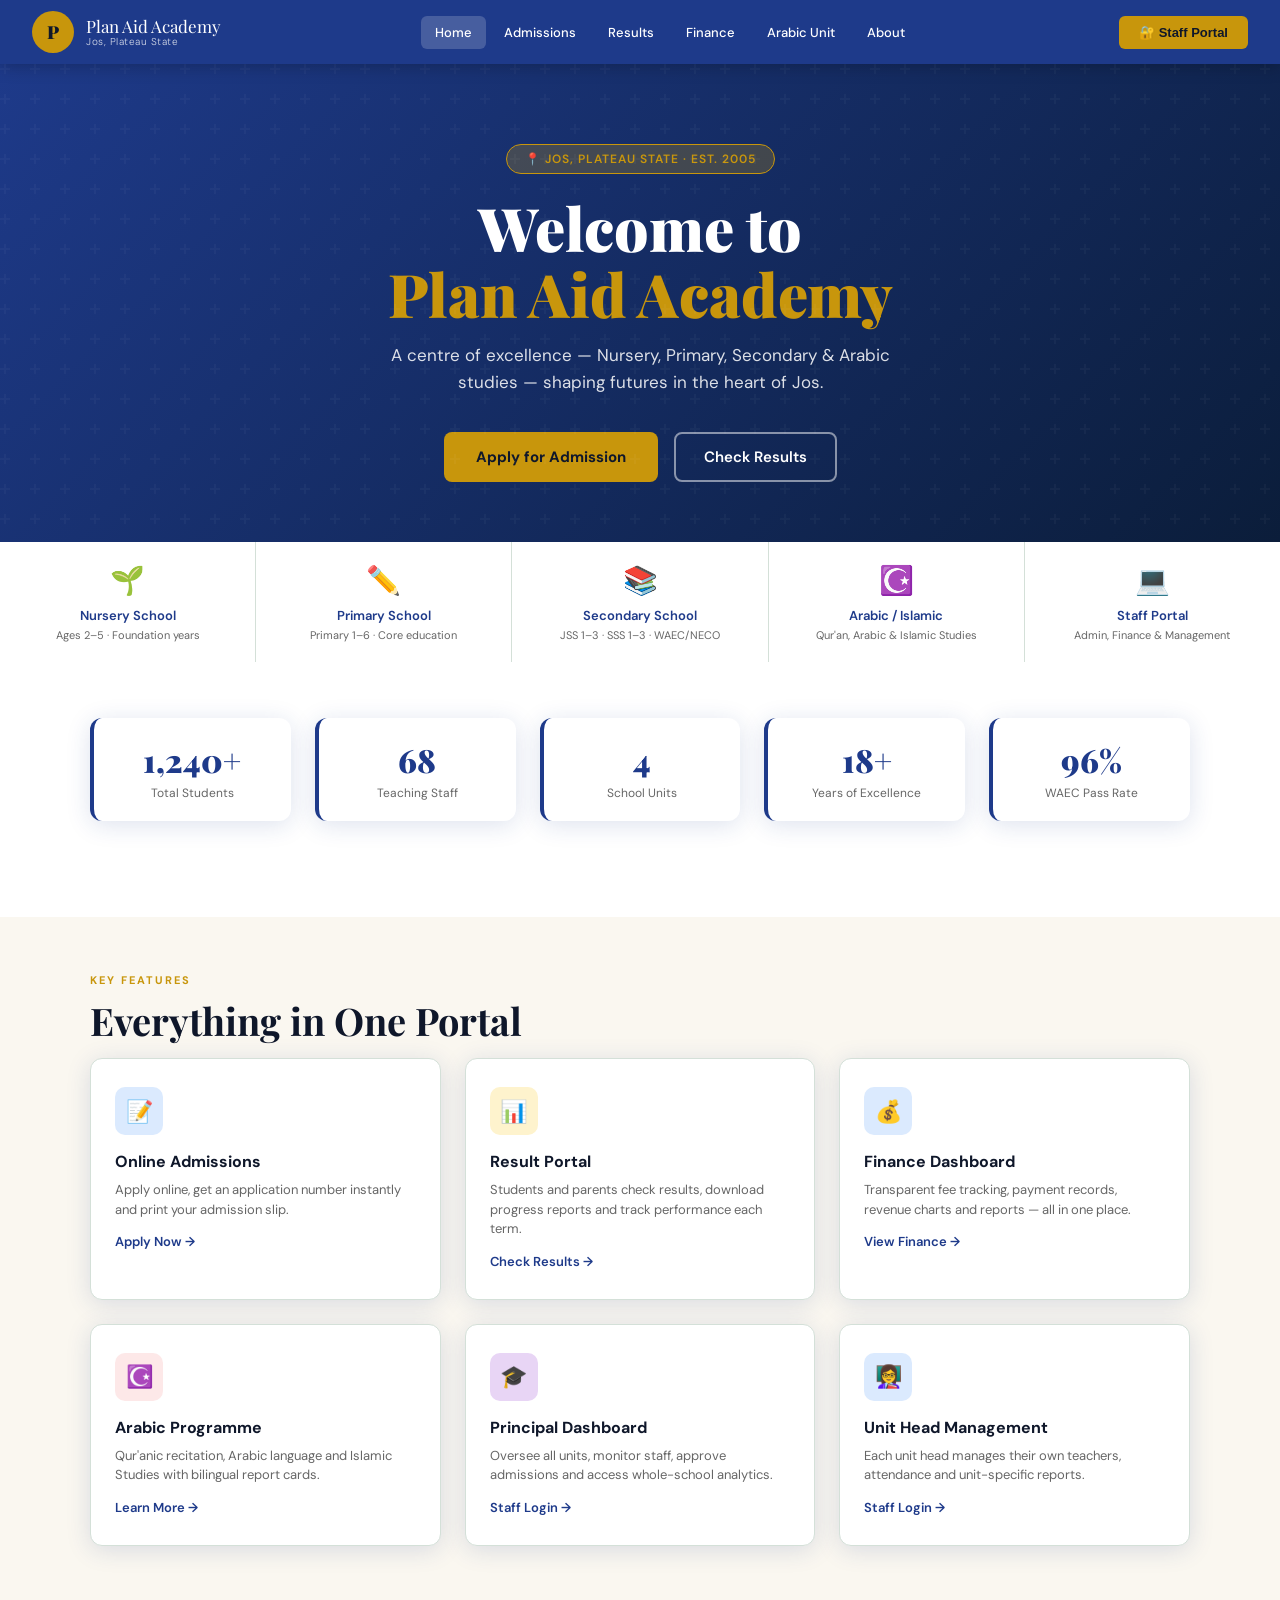
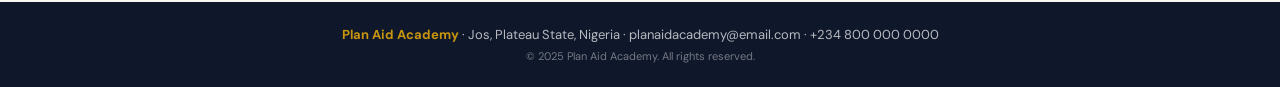
==== commit 55d205e2: "Update green color scheme to navy blue palette and add HTML versions of index and registration pages" ====
--- a/plan-aid-academy (1).html
+++ b/plan-aid-academy (1).html
@@ -6,7 +6,7 @@
 <title>Plan Aid Academy – Jos | School Management Portal</title>
 <link href="https://fonts.googleapis.com/css2?family=Playfair+Display:wght@700;900&family=DM+Sans:wght@300;400;500;600&family=Amiri:wght@400;700&display=swap" rel="stylesheet"/>
 <style>
-  :root{--green:#1a5c38;--gold:#c8960c;--cream:#faf7f0;--dark:#0d1f17;--white:#fff;--red:#b03232;--blue:#1a3a5c;--light:#e8f5ee;--border:#d4e0d8;--shadow:0 4px 24px rgba(26,92,56,.13)}
+  :root{--green:#1e3a8a;--gold:#c8960c;--cream:#faf7f0;--dark:#0f172a;--white:#fff;--red:#b03232;--blue:#1a3a5c;--light:#e0e7ff;--border:#d4e0d8;--shadow:0 4px 24px rgba(30,58,138,.15)}
   *{box-sizing:border-box;margin:0;padding:0}
   body{font-family:'DM Sans',sans-serif;background:var(--cream);color:var(--dark);min-height:100vh}
   .page{display:none;min-height:100vh;animation:fadeIn .35s ease}
@@ -23,7 +23,7 @@
   .nav-right{display:flex;align-items:center;gap:12px}
   .btn-login{background:var(--gold);color:var(--dark);border:none;padding:9px 20px;border-radius:6px;font-weight:600;font-size:13px;cursor:pointer;transition:opacity .2s}
   .btn-login:hover{opacity:.85}
-  .hero{background:linear-gradient(135deg,var(--green) 0%,#0d3d22 100%);color:#fff;padding:80px 32px 60px;text-align:center;position:relative;overflow:hidden}
+  .hero{background:linear-gradient(135deg,var(--green) 0%,#0b1d3a 100%);color:#fff;padding:80px 32px 60px;text-align:center;position:relative;overflow:hidden}
   .hero::before{content:'';position:absolute;inset:0;background:url("data:image/svg+xml,%3Csvg width='60' height='60' viewBox='0 0 60 60' xmlns='http://www.w3.org/2000/svg'%3E%3Cg fill='none'%3E%3Cg fill='%23ffffff' fill-opacity='0.03'%3E%3Cpath d='M36 34v-4h-2v4h-4v2h4v4h2v-4h4v-2h-4zm0-30V0h-2v4h-4v2h4v4h2V6h4V4h-4zM6 34v-4H4v4H0v2h4v4h2v-4h4v-2H6zM6 4V0H4v4H0v2h4v4h2V6h4V4H6z'/%3E%3C/g%3E%3C/g%3E%3C/svg%3E")}
   .hero-badge{display:inline-block;background:rgba(200,150,12,.25);border:1px solid var(--gold);color:var(--gold);padding:6px 18px;border-radius:20px;font-size:12px;font-weight:600;letter-spacing:1px;text-transform:uppercase;margin-bottom:20px}
   .hero h1{font-family:'Playfair Display',serif;font-size:clamp(32px,5vw,60px);font-weight:900;line-height:1.1;margin-bottom:16px}
@@ -97,7 +97,7 @@
   tr:last-child td{border-bottom:none}
   tr:hover td{background:#f7fcf9}
   .badge{display:inline-block;padding:3px 10px;border-radius:20px;font-size:11px;font-weight:700;text-transform:uppercase}
-  .badge-green{background:#d4f0e2;color:#1a5c38}
+  .badge-green{background:#dbeafe;color:#1e3a8a}
   .badge-gold{background:#fef3cd;color:#856404}
   .badge-red{background:#fde8e8;color:#b03232}
   .badge-blue{background:#dbeafe;color:#1e40af}
@@ -138,7 +138,7 @@
   .pie-item span{font-size:13px;color:var(--dark);flex:1}
   .pie-item b{font-size:13px;font-weight:700}
   .alert{padding:14px 18px;border-radius:8px;font-size:13px;margin-bottom:16px;display:flex;align-items:center;gap:10px}
-  .alert-success{background:#d4f0e2;color:#1a5c38;border-left:4px solid var(--green)}
+  .alert-success{background:#dbeafe;color:#1e3a8a;border-left:4px solid var(--green)}
   .alert-info{background:#dbeafe;color:#1e40af;border-left:4px solid var(--blue)}
   footer{background:var(--dark);color:rgba(255,255,255,.7);text-align:center;padding:24px 32px;font-size:13px}
   footer strong{color:var(--gold)}
@@ -222,12 +222,12 @@
       <div class="section-label">Key Features</div>
       <div class="section-title">Everything in One Portal</div>
       <div class="cards-grid">
-        <div class="card"><div class="card-icon" style="background:#d4f0e2">📝</div><h3>Online Admissions</h3><p>Apply online, get an application number instantly and print your admission slip.</p><span class="card-link" onclick="showPage('admission')">Apply Now →</span></div>
+        <div class="card"><div class="card-icon" style="background:#dbeafe">📝</div><h3>Online Admissions</h3><p>Apply online, get an application number instantly and print your admission slip.</p><span class="card-link" onclick="showPage('admission')">Apply Now →</span></div>
         <div class="card"><div class="card-icon" style="background:#fef3cd">📊</div><h3>Result Portal</h3><p>Students and parents check results, download progress reports and track performance each term.</p><span class="card-link" onclick="showPage('results')">Check Results →</span></div>
         <div class="card"><div class="card-icon" style="background:#dbeafe">💰</div><h3>Finance Dashboard</h3><p>Transparent fee tracking, payment records, revenue charts and reports — all in one place.</p><span class="card-link" onclick="showPage('finance')">View Finance →</span></div>
         <div class="card"><div class="card-icon" style="background:#fde8e8">☪️</div><h3>Arabic Programme</h3><p>Qur'anic recitation, Arabic language and Islamic Studies with bilingual report cards.</p><span class="card-link" onclick="showPage('arabic')">Learn More →</span></div>
         <div class="card"><div class="card-icon" style="background:#e8d5f5">🎓</div><h3>Principal Dashboard</h3><p>Oversee all units, monitor staff, approve admissions and access whole-school analytics.</p><span class="card-link" onclick="openModal()">Staff Login →</span></div>
-        <div class="card"><div class="card-icon" style="background:#d4f0e2">👩‍🏫</div><h3>Unit Head Management</h3><p>Each unit head manages their own teachers, attendance and unit-specific reports.</p><span class="card-link" onclick="openModal()">Staff Login →</span></div>
+        <div class="card"><div class="card-icon" style="background:#dbeafe">👩‍🏫</div><h3>Unit Head Management</h3><p>Each unit head manages their own teachers, attendance and unit-specific reports.</p><span class="card-link" onclick="openModal()">Staff Login →</span></div>
       </div>
     </div>
   </div>
@@ -404,7 +404,7 @@
         <div class="chart-box">
           <h3>Revenue by Unit</h3>
           <div class="pie-wrap">
-            <div class="pie-item"><div class="pie-dot" style="background:#1a5c38"></div><span>Secondary School</span><b>₦8.2M</b></div>
+            <div class="pie-item"><div class="pie-dot" style="background:#1e3a8a"></div><span>Secondary School</span><b>₦8.2M</b></div>
             <div class="pie-item"><div class="pie-dot" style="background:#c8960c"></div><span>Primary School</span><b>₦5.4M</b></div>
             <div class="pie-item"><div class="pie-dot" style="background:#1a3a5c"></div><span>Nursery School</span><b>₦2.9M</b></div>
             <div class="pie-item"><div class="pie-dot" style="background:#b03232"></div><span>Arabic Unit</span><b>₦1.9M</b></div>
@@ -442,7 +442,7 @@
     <div class="container">
       <div class="cards-grid">
         <div class="card"><div class="card-icon" style="background:#fef3cd;font-size:28px">📖</div><h3>Qur'anic Studies</h3><p class="arabic-text">تحفيظ القرآن الكريم وتجويده</p><p style="margin-top:8px;font-size:13px;color:#666">Hifz (memorisation), Tajweed (recitation) and Tafseer (interpretation) from beginner to advanced.</p></div>
-        <div class="card"><div class="card-icon" style="background:#d4f0e2;font-size:28px">✍️</div><h3>Arabic Language</h3><p class="arabic-text">اللغة العربية – قراءة وكتابة ومحادثة</p><p style="margin-top:8px;font-size:13px;color:#666">Reading, writing, grammar and spoken Arabic across Foundation, Intermediate and Advanced levels.</p></div>
+        <div class="card"><div class="card-icon" style="background:#dbeafe;font-size:28px">✍️</div><h3>Arabic Language</h3><p class="arabic-text">اللغة العربية – قراءة وكتابة ومحادثة</p><p style="margin-top:8px;font-size:13px;color:#666">Reading, writing, grammar and spoken Arabic across Foundation, Intermediate and Advanced levels.</p></div>
         <div class="card"><div class="card-icon" style="background:#dbeafe;font-size:28px">🕌</div><h3>Islamic Studies</h3><p class="arabic-text">الفقه والعقيدة والسيرة النبوية</p><p style="margin-top:8px;font-size:13px;color:#666">Fiqh, Aqeedah, Seerah (Prophet's biography) and Islamic ethics integrated into the weekly timetable.</p></div>
         <div class="card"><div class="card-icon" style="background:#fde8e8;font-size:28px">📜</div><h3>Bilingual Reports</h3><p class="arabic-text">كشف الدرجات – عربي وإنجليزي</p><p style="margin-top:8px;font-size:13px;color:#666">Arabic Unit students receive bilingual report cards in both English and Arabic, certified by the Unit Head.</p></div>
       </div>
@@ -459,7 +459,7 @@
       <div class="section-title">About Plan Aid Academy</div>
       <p style="font-size:15px;color:#555;line-height:1.8;max-width:760px;margin-bottom:36px">Plan Aid Academy, Jos, is a private co-educational school founded to provide quality, affordable and holistic education to children and youth of Jos, Plateau State. We operate four distinct units — Nursery, Primary, Secondary and Arabic/Islamic Studies — under one administration, ensuring continuity of education from early childhood to senior secondary.</p>
       <div class="cards-grid">
-        <div class="card"><div class="card-icon" style="background:#d4f0e2">🎯</div><h3>Our Mission</h3><p>To equip every student with academic excellence, sound moral values and the practical skills needed to thrive in a modern, diverse world.</p></div>
+        <div class="card"><div class="card-icon" style="background:#dbeafe">🎯</div><h3>Our Mission</h3><p>To equip every student with academic excellence, sound moral values and the practical skills needed to thrive in a modern, diverse world.</p></div>
         <div class="card"><div class="card-icon" style="background:#fef3cd">👁️</div><h3>Our Vision</h3><p>To be the leading institution of learning in Plateau State, producing well-rounded graduates who serve Nigeria and the global community.</p></div>
         <div class="card"><div class="card-icon" style="background:#dbeafe">📍</div><h3>Location</h3><p>Jos, Plateau State, Nigeria. Easily accessible, in a serene environment conducive to learning and holistic development.</p></div>
         <div class="card"><div class="card-icon" style="background:#fde8e8">📞</div><h3>Contact Us</h3><p>Phone: +234 800 000 0000<br/>Email: planaidacademy@email.com<br/>Office Hours: Mon–Fri, 8am–4pm</p></div>
@@ -623,7 +623,7 @@
 
       <div id="ds-reports" class="hidden">
         <div class="cards-grid">
-          <div class="card"><div class="card-icon" style="background:#d4f0e2">📄</div><h3>End-of-Term Report</h3><p>Generate and print end-of-term academic reports for any class or entire unit.</p><span class="card-link">Generate →</span></div>
+          <div class="card"><div class="card-icon" style="background:#dbeafe">📄</div><h3>End-of-Term Report</h3><p>Generate and print end-of-term academic reports for any class or entire unit.</p><span class="card-link">Generate →</span></div>
           <div class="card"><div class="card-icon" style="background:#fef3cd">💰</div><h3>Finance Report</h3><p>Monthly and termly fee collection, outstanding balances and expense summary.</p><span class="card-link">Download PDF →</span></div>
           <div class="card"><div class="card-icon" style="background:#dbeafe">📊</div><h3>Attendance Report</h3><p>Class-by-class attendance statistics across all units for the selected period.</p><span class="card-link">View Report →</span></div>
           <div class="card"><div class="card-icon" style="background:#fde8e8">👩‍🏫</div><h3>Staff Report</h3><p>Staff performance, leave records, qualifications and unit allocation summary.</p><span class="card-link">View Report →</span></div>
